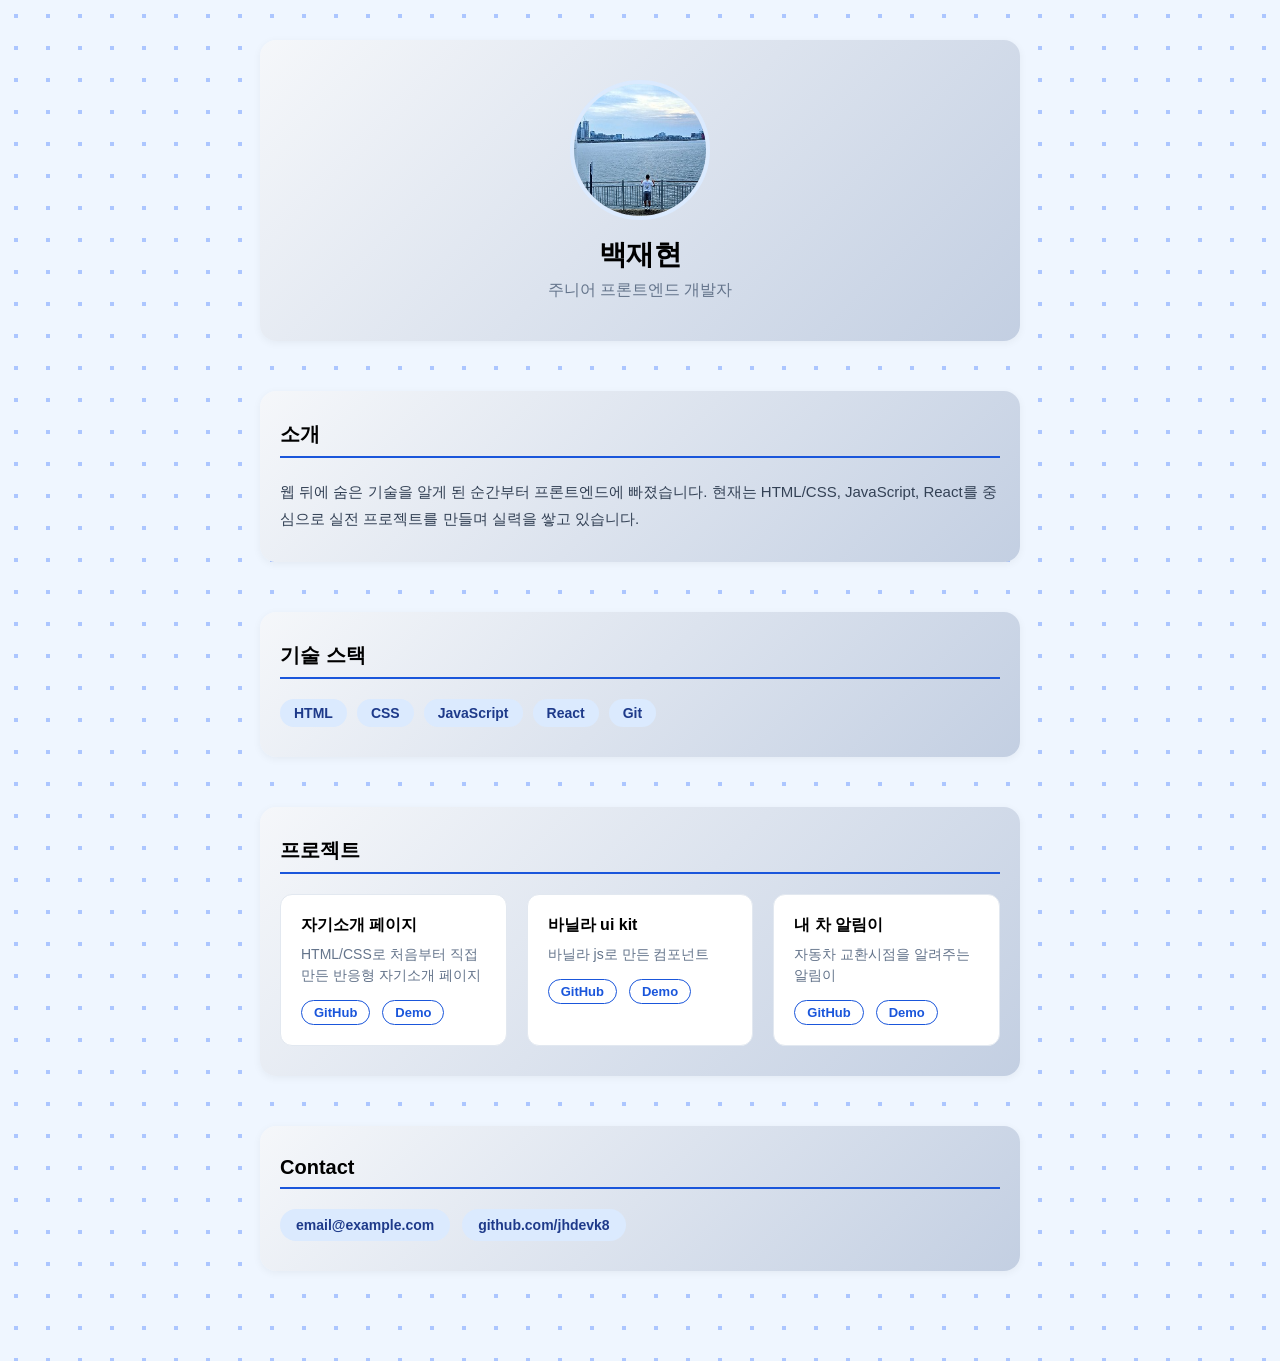
==== dev/resume.html @ c037345b "Replace intro page with resume.html as final portfolio page Co-Authored-By: Claude Sonnet 5 <noreply" ====
<!DOCTYPE html>
<html lang="ko">

<head>
  <meta charset="UTF-8">
  <meta name="viewport" content="width=device-width, initial-scale=1.0">
  <title>백재현 | 이력서</title>
  <link rel="stylesheet" href="resume.css">
</head>

<body>
  <div class="resume">

    <header class="profile">
      <img class="profile_photo" src="../Pics/pic.jpg" alt="프로필 사진">
      <h1 class="profile_name">백재현</h1>
      <p class="profile_tagline">주니어 프론트엔드 개발자</p>
    </header>

    <section class="about">
      <h2 class="section_title">소개</h2>
      <p class="about_text">웹 뒤에 숨은 기술을 알게 된 순간부터 프론트엔드에 빠졌습니다.
        현재는 HTML/CSS, JavaScript, React를 중심으로 실전 프로젝트를 만들며 실력을 쌓고 있습니다.</p>
    </section>

    <section class="skills">
      <h2 class="section_title">기술 스택</h2>
      <ul class="skill_list">
        <li class="skill_item">HTML</li>
        <li class="skill_item">CSS</li>
        <li class="skill_item">JavaScript</li>
        <li class="skill_item">React</li>
        <li class="skill_item">Git</li>
      </ul>
    </section>

    <section class="projects">
      <h2 class="section_title">프로젝트</h2>
      <div class="project_grid">
        <article class="project_card">
          <h3 class="project_title">자기소개 페이지</h3>
          <p class="project_desc">HTML/CSS로 처음부터 직접 만든 반응형 자기소개 페이지</p>
          <div class="project_links">
            <a class="project_link" href="https://github.com/jhdevk8/intro-pages" target="_blank" rel="noopener">GitHub</a>
            <a class="project_link" href="#">Demo</a>
          </div>
        </article>

        <article class="project_card">
          <h3 class="project_title">바닐라 ui kit</h3>
          <p class="project_desc">바닐라 js로 만든 컴포넌트</p>
          <div class="project_links">
            <a class="project_link" href="#">GitHub</a>
            <a class="project_link" href="#">Demo</a>
          </div>
        </article>

        <article class="project_card">
          <h3 class="project_title">내 차 알림이</h3>
          <p class="project_desc">자동차 교환시점을 알려주는 알림이</p>
          <div class="project_links">
            <a class="project_link" href="#">GitHub</a>
            <a class="project_link" href="#">Demo</a>
          </div>
        </article>
      </div>
    </section>

    <section class="contact">
      <h2 class="section_title">Contact</h2>
      <div class="contact_list">
        <a class="contact_link" href="mailto:email@example.com">email@example.com</a>
        <a class="contact_link" href="https://github.com/jhdevk8" target="_blank" rel="noopener">github.com/jhdevk8</a>
      </div>
    </section>

  </div>
</body>

</html>
---- dev/resume.css ----
/* 1. 리셋 */
* {
  box-sizing: border-box;
  margin: 0;
  padding: 0;
}

body {
  font-family: "Malgun Gothic", "Apple SD Gothic Neo", sans-serif;
  background: radial-gradient(circle, #ACC6FF 10%, transparent 11%);
  background-size: 2em 2em;
  background-color: #eff6ff;
  opacity: 1;
}

/* 2. 레이아웃 컨테이너 */
.resume {
  width: 90%;
  max-width: 800px;
  margin: 0 auto;
  padding: 40px 20px;
}

/* 3. 프로필 영역 */
.profile {
  display: flex;
  flex-direction: column;
  align-items: center;
  text-align: center;
  padding: 40px 20px;
  margin-bottom: 50px;
  border-radius: 16px;
  box-shadow: 0 2px 8px rgba(0, 0, 0, 0.05);
  background-image: linear-gradient(135deg, #f5f7fa 0%, #c3cfe2 100%);
}

.profile_photo {
  width: 140px;
  height: 140px;
  border-radius: 50%;
  object-fit: cover;
  margin-bottom: 16px;
  border: 4px solid #dbeafe;
}

.profile_name {
  font-size: 28px;
  font-weight: 700;
  letter-spacing: -0.5px;
}

.profile_tagline {
  font-size: 16px;
  color: #64748b;
  margin-top: 6px;
}

/* 4. 섹션 공통 */
.section_title {
  font-size: 20px;
  font-weight: 700;
  margin-bottom: 20px;
  padding-bottom: 8px;
  border-bottom: 2px solid #1a56db;
}

.about,
.skills,
.projects,
.contact {
  margin-bottom: 50px;
  padding: 30px 20px;
  border-radius: 16px;
  box-shadow: 0 2px 8px rgba(0, 0, 0, 0.05);
  background-image: linear-gradient(135deg, #f5f7fa 0%, #c3cfe2 100%);
}

.about_text {
  font-size: 15px;
  line-height: 1.8;
  color: #334155;
}

/* 5. 기술 스택 */
.skill_list {
  list-style: none;
  display: flex;
  flex-wrap: wrap;
  gap: 10px;
}

.skill_item {
  background-color: #dbeafe;
  color: #1e3a8a;
  padding: 6px 14px;
  border-radius: 20px;
  font-size: 14px;
  font-weight: 600;
}

/* 6. 프로젝트 */
.project_grid {
  display: grid;
  grid-template-columns: repeat(auto-fit, minmax(220px, 1fr));
  gap: 20px;
}

.project_card {
  border: 1px solid #e2e8f0;
  border-radius: 12px;
  padding: 20px;
  background-color: #ffffff;
}

.project_title {
  font-size: 16px;
  font-weight: 700;
  margin-bottom: 8px;
}

.project_desc {
  font-size: 14px;
  color: #64748b;
  line-height: 1.5;
  margin-bottom: 14px;
}

.project_links {
  display: flex;
  gap: 12px;
}

.project_link {
  font-size: 13px;
  font-weight: 600;
  color: #1a56db;
  text-decoration: none;
  border: 1px solid #1a56db;
  border-radius: 20px;
  padding: 4px 12px;
}

.project_link:hover {
  background-color: #1a56db;
  color: #ffffff;
}

/* 7. Contact */
.contact_list {
  display: flex;
  flex-wrap: wrap;
  gap: 12px;
}

.contact_link {
  font-size: 14px;
  font-weight: 600;
  color: #1e3a8a;
  text-decoration: none;
  background-color: #dbeafe;
  padding: 8px 16px;
  border-radius: 20px;
}

.contact_link:hover {
  background-color: #1a56db;
  color: #ffffff;
}
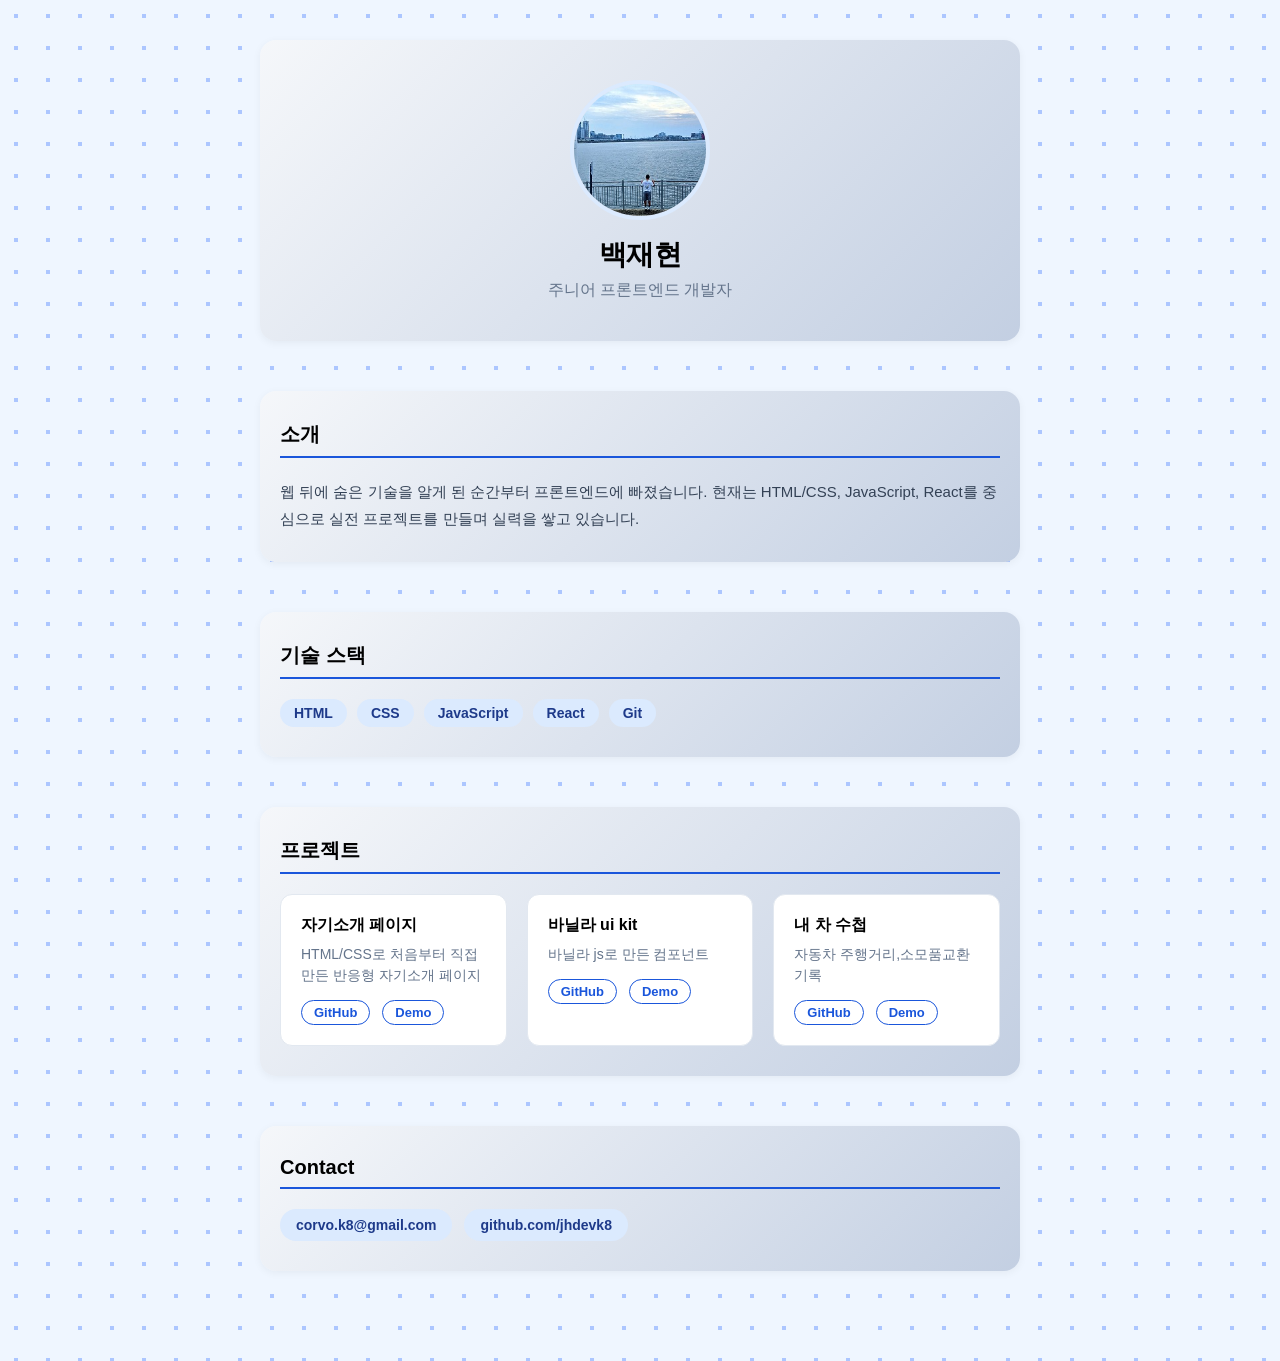
==== commit 5805ba17: "Update project links, car project info, and contact email Co-Authored-By: Claude Opus 5.5 <noreply@a" ====
--- a/dev/resume.html
+++ b/dev/resume.html
@@ -50,16 +50,16 @@
           <h3 class="project_title">바닐라 ui kit</h3>
           <p class="project_desc">바닐라 js로 만든 컴포넌트</p>
           <div class="project_links">
-            <a class="project_link" href="#">GitHub</a>
+            <a class="project_link" href="https://github.com/jhdevk8/vanilla-ui-kit">GitHub</a>
             <a class="project_link" href="#">Demo</a>
           </div>
         </article>
 
         <article class="project_card">
-          <h3 class="project_title">내 차 알림이</h3>
-          <p class="project_desc">자동차 교환시점을 알려주는 알림이</p>
+          <h3 class="project_title">내 차 수첩</h3>
+          <p class="project_desc">자동차 주행거리,소모품교환 기록</p>
           <div class="project_links">
-            <a class="project_link" href="#">GitHub</a>
+            <a class="project_link" href="https://github.com/jhdevk8/car-notebook">GitHub</a>
             <a class="project_link" href="#">Demo</a>
           </div>
         </article>
@@ -69,7 +69,7 @@
     <section class="contact">
       <h2 class="section_title">Contact</h2>
       <div class="contact_list">
-        <a class="contact_link" href="mailto:email@example.com">email@example.com</a>
+        <a class="contact_link" href="mailto:corvo.k8@gmail.com">corvo.k8@gmail.com</a>
         <a class="contact_link" href="https://github.com/jhdevk8" target="_blank" rel="noopener">github.com/jhdevk8</a>
       </div>
     </section>
